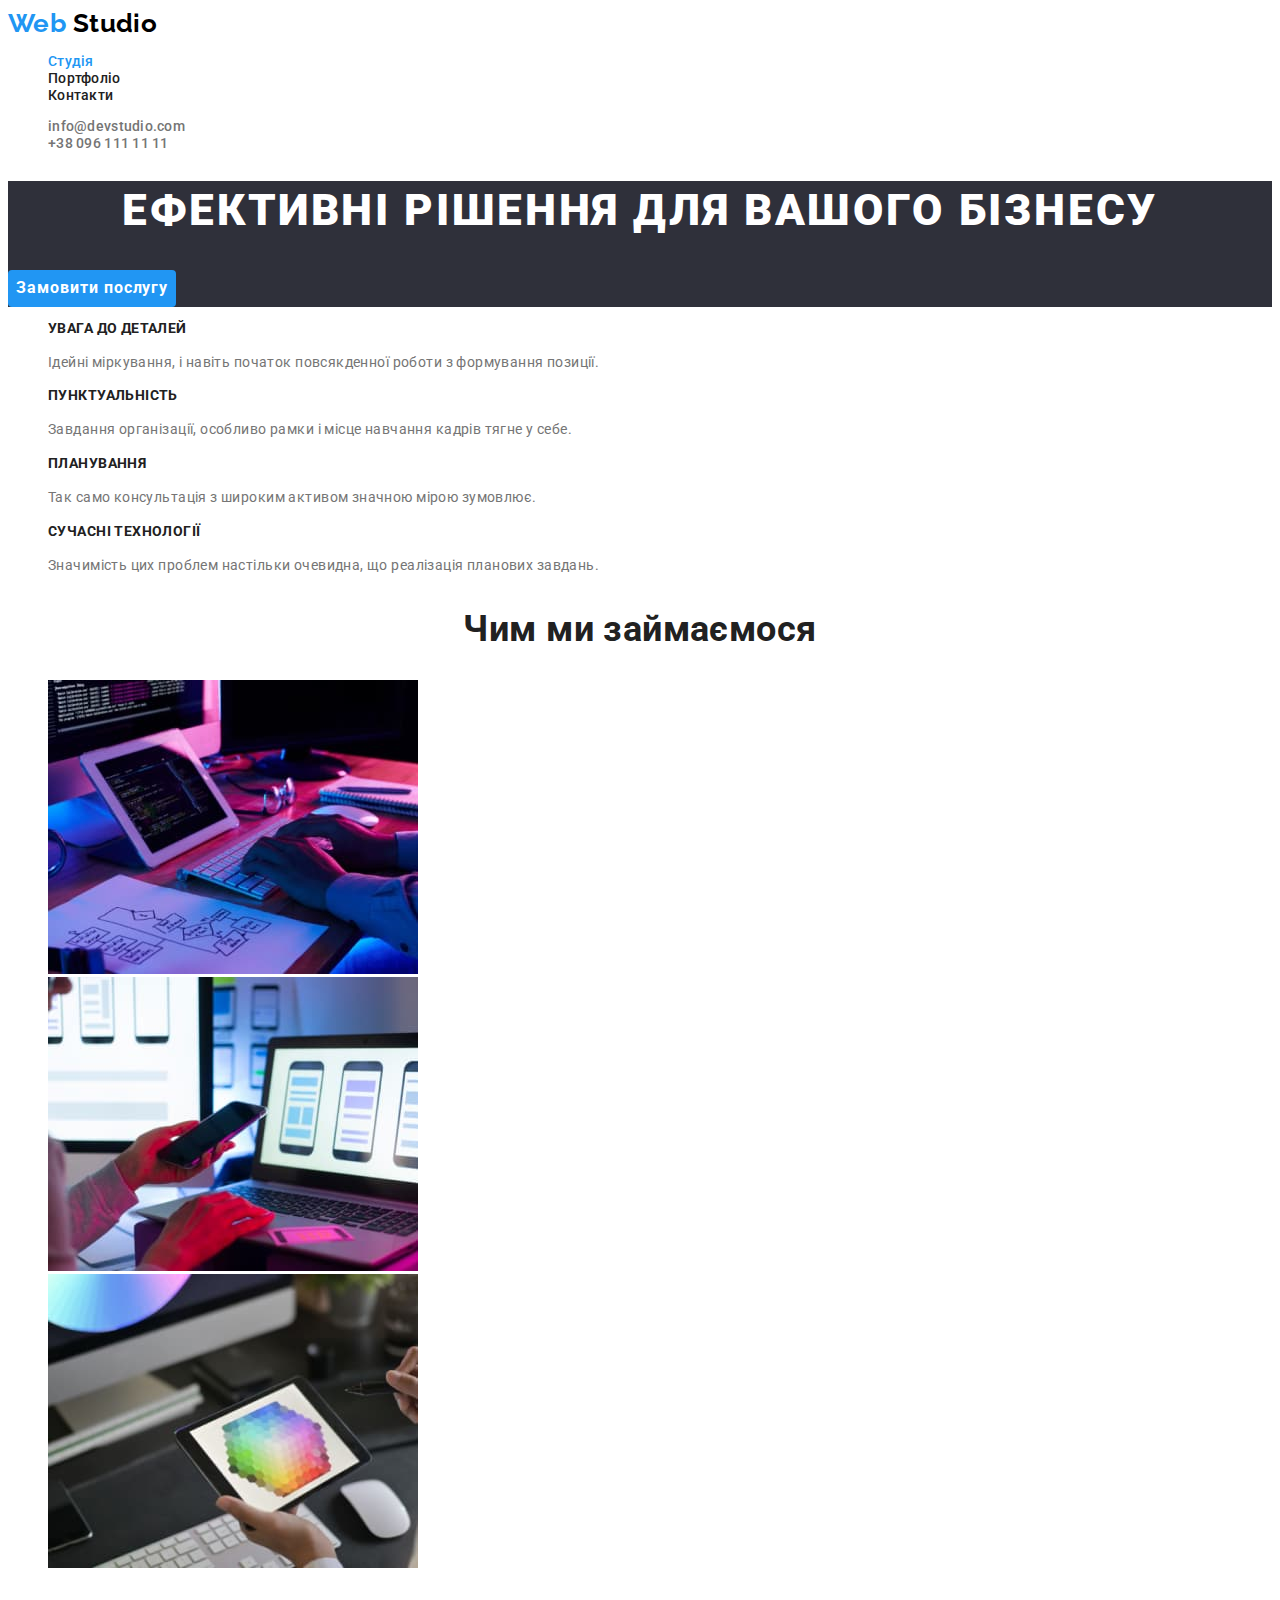
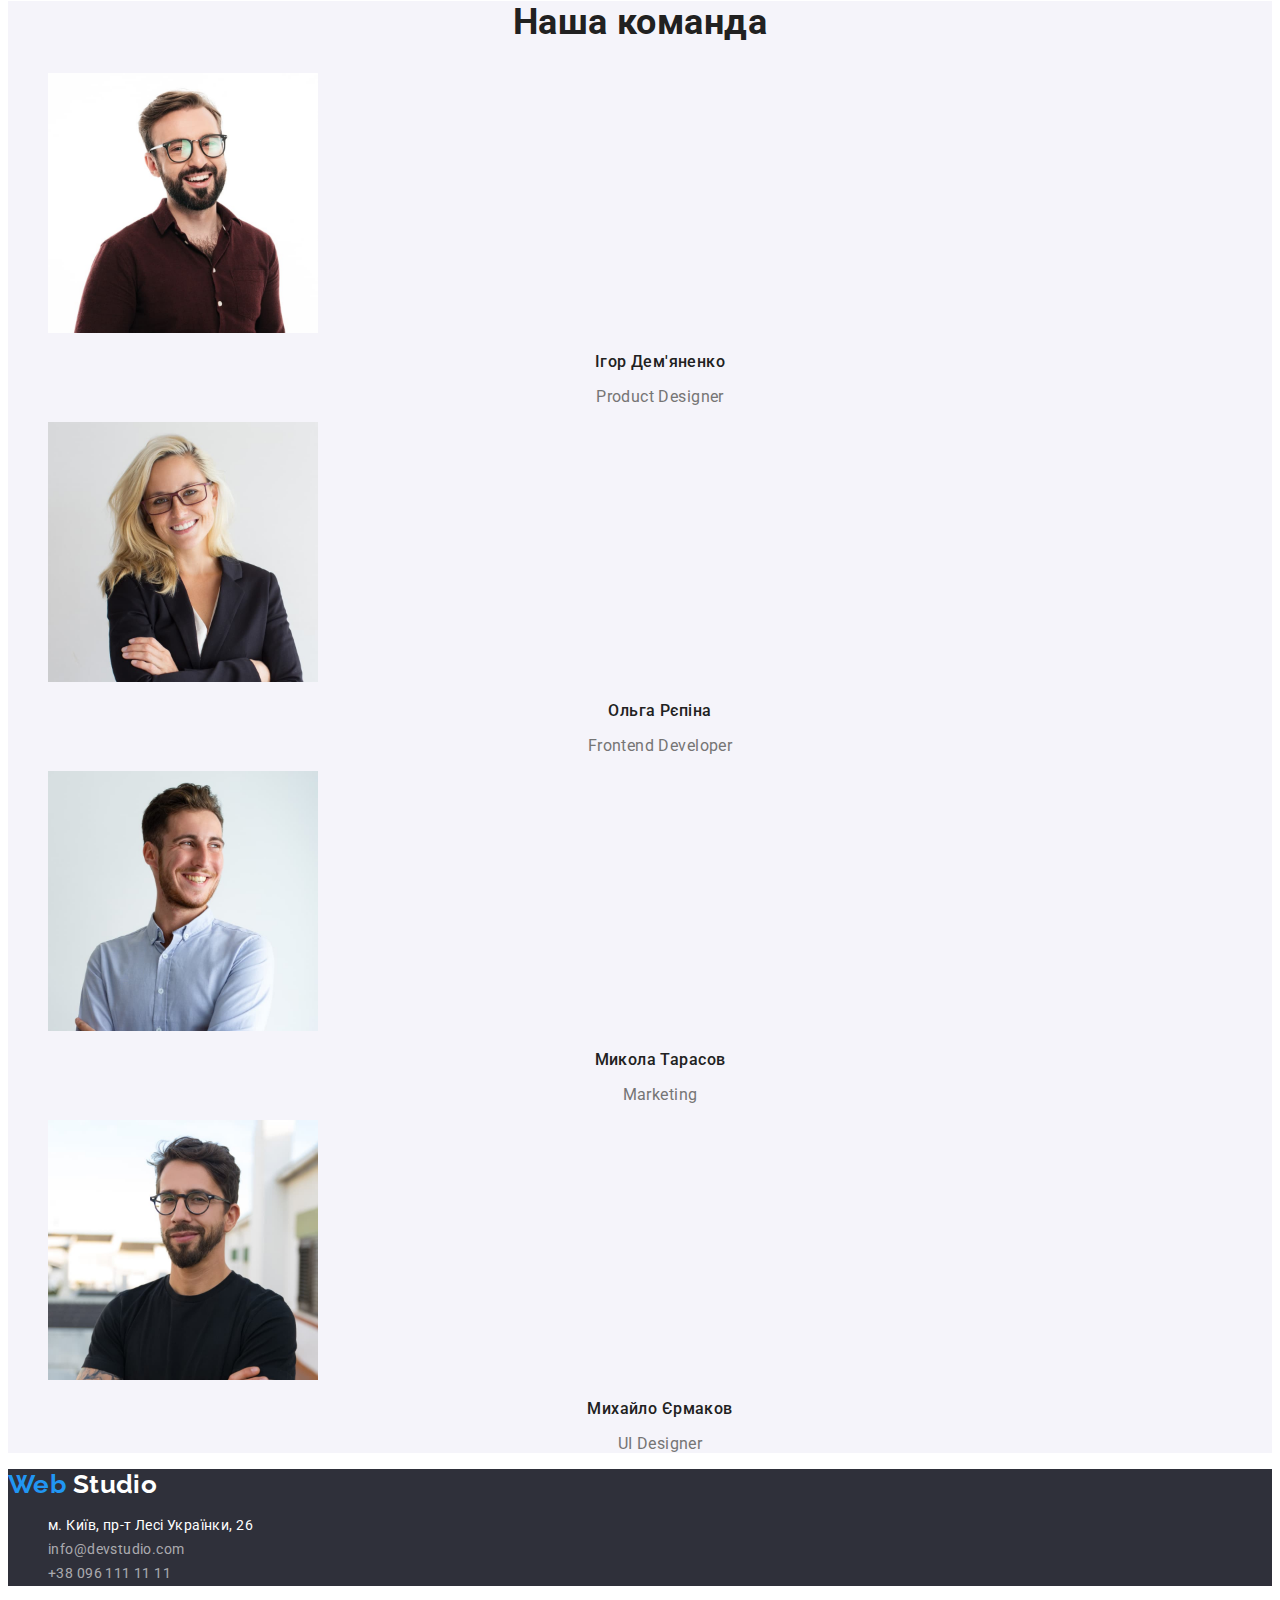
==== index.html @ 021643b6 "Initial commit" ====
<!DOCTYPE html>
<html lang="uk">
	<head>
		<meta charset="UTF-8" />
		<meta http-equiv="X-UA-Compatible" content="IE=edge" />
		<meta name="viewport" content="width=device-width, initial-scale=1.0" />
		<title>WebStudio</title>
		<link
			href="https://fonts.googleapis.com/css2?family=Raleway:wght@700&family=Roboto:wght@400;500;700;900&display=swap"
			rel="stylesheet"
		/>
		<link rel="stylesheet" href="./css/styles.css" />
	</head>
	<body>
		<header>
			<nav>
				<a href="./index.html" class="logo link">
					<span class="logo-accent">Web</span>
					Studio
				</a>

				<ul class="site-nav list">
					<li>
						<a href="./index.html" class="link current">Студія</a>
					</li>
					<li>
						<a href="./portfolio.html" class="link">Портфоліо</a>
					</li>
					<li>
						<a href="" class="link">Контакти</a>
					</li>
				</ul>
			</nav>
			<ul class="contact-header list">
				<li>
					<a href="mailto:info@devstudio.com" class="link">info@devstudio.com</a>
				</li>
				<li>
					<a href="tel:+380961111111" class="link">+38 096 111 11 11</a>
				</li>
			</ul>
		</header>
		<main>
			<section class="hero">
				<h1 class="hero-title">Ефективні рішення для вашого бізнесу</h1>
				<button type="button" class="hero-btn">Замовити послугу</button>
			</section>
			<section class="section">
				<h2 class="visually-hidden">Особливості студії</h2>
				<ul class="feature-list list">
					<li>
						<h3 class="title">УВАГА ДО ДЕТАЛЕЙ</h3>
						<p class="dscr">Ідейні міркування, і навіть початок повсякденної роботи з формування позиції.</p>
					</li>
					<li>
						<h3 class="title">ПУНКТУАЛЬНІСТЬ</h3>
						<p class="dscr">Завдання організації, особливо рамки і місце навчання кадрів тягне у себе.</p>
					</li>
					<li>
						<h3 class="title">ПЛАНУВАННЯ</h3>
						<p class="dscr">Так само консультація з широким активом значною мірою зумовлює.</p>
					</li>
					<li>
						<h3 class="title">СУЧАСНІ ТЕХНОЛОГІЇ</h3>
						<p class="dscr">Значимість цих проблем настільки очевидна, що реалізація планових завдань.</p>
					</li>
				</ul>
			</section>
			<section class="section">
				<h2 class="section-title">Чим ми займаємося</h2>
				<ul class="list">
					<li>
						<img src="./images/keyboard.jpg" alt="Клавіатура" width="370" />
					</li>
					<li>
						<img src="./images/notebook.jpg" alt="Ноутбук" width="370" />
					</li>
					<li>
						<img src="./images/tablet.jpg" alt="Планшет" width="370" />
					</li>
				</ul>
			</section>
			<section class="section team">
				<h2 class="section-title">Наша команда</h2>
				<ul class="team-list list">
					<li>
						<img src="./images/demjanenko.jpg" alt="Ігор Дем'яненко" width="270" />
						<h3 class="title">Ігор Дем'яненко</h3>
						<p class="dscr">Product Designer</p>
					</li>
					<li>
						<img src="./images/repina.jpg" alt="Ольга Рєпіна" width="270" />
						<h3 class="title">Ольга Рєпіна</h3>
						<p class="dscr">Frontend Developer</p>
					</li>
					<li>
						<img src="./images/tarasov.jpg" alt="Микола Тарасов" width="270" />
						<h3 class="title">Микола Тарасов</h3>
						<p class="dscr">Marketing</p>
					</li>
					<li>
						<img src="./images/ermakov.jpg" alt="Михайло Єрмаков" width="270" />
						<h3 class="title">Михайло Єрмаков</h3>
						<p class="dscr">UI Designer</p>
					</li>
				</ul>
			</section>
		</main>
		<footer class="footer">
			<a href="./index.html" class="logo link">
				<span class="logo-accent">Web</span>
				Studio
			</a>
			<address>
				<ul class="adress-list list">
					<li>
						<a
							href="https://goo.gl/maps/ogPtwXew7czSib9S9"
							target="_blank"
							rel="noreferrer noopener nofollow"
							class="adress link"
						>
							м. Київ, пр-т Лесі Українки, 26
						</a>
					</li>
					<li>
						<a href="mailto:info@devstudio.com" class="link">info@devstudio.com</a>
					</li>
					<li>
						<a href="tel:+380961111111" class="link">+38 096 111 11 11</a>
					</li>
				</ul>
			</address>
		</footer>
	</body>
</html>
---- css/styles.css ----
:root {
	--title-text-color: #212121; /*цвет заголовков h2 h3*/
	--text-color: #757575; /*цвет  текста*/
	--accent-color: #2196f3; /*цвет акцент*/
	--logo-color-text: #000000; /*цвет лого*/
	--secondary-color: #f5f4fa; /*вторичнй фон цвет секций*/
	--brand-color: #2f303a; /*выделяющийся фон сайта*/
	--main-color: #ffffff; /*основной фон, текст на контрасте*/
	--button-active: #188ce8; /*цвет фокусированной кнопки*/
	--footer-text-color: rgba(255, 255, 255, 0.6); /*доп цвет текста в футере*/
}

body {
	font-family: Roboto, sans-serif;
	font-size: 14px;
	letter-spacing: 0.03em;
	color: var(--text-color);
	background-color: #ffffff;
}
.link {
	text-decoration: none;
}
.list {
	list-style: none;
}
.logo.link {
	font-family: "Raleway", sans-serif;
	font-weight: 700;
	font-size: 26px;
	line-height: 1.19;
	color: var(--logo-color-text);
}
.logo-accent {
	color: var(--accent-color);
}

/*навигация*/

.site-nav .link {
	font-weight: 500;
	line-height: 1.14;
	letter-spacing: 0.02em;
	color: var(--title-text-color);
}

/*контакты шапка*/
.contact-header .link {
	font-weight: 500;
	line-height: 1.14;
	letter-spacing: 0.02em;
	color: var(--text-color);
}

/*секция герой*/
.hero {
	background-color: var(--brand-color);
}
.hero-title {
	font-weight: 900;
	font-size: 44px;
	line-height: 1.36;
	letter-spacing: 0.06em;
	color: var(--main-color);
	text-transform: uppercase;
	text-align: center;
}
.hero-btn {
	font-family: "Roboto", sans-serif;
	font-weight: 700;
	font-size: 16px;
	line-height: 1.88;
	letter-spacing: 0.06em;
	color: var(--main-color);
	display: flex;
	align-items: center;
	text-align: center;
	background-color: var(--accent-color);
	border-color: transparent;
	border-radius: 4px;
	cursor: pointer;
}
.hero-btn:hover,
.hero-btn:focus {
	background-color: var(--button-active);
}

/*секции*/

.visually-hidden {
	/*скрываем заголовок - почему так*/
	position: absolute;
	width: 1px;
	height: 1px;
	margin: -1px;
	border: 0;
	padding: 0;
	white-space: nowrap;
	clip-path: inset(100%);
	clip: rect(0 0 0 0);
	overflow: hidden;
}

.feature-list .title {
	font-size: 14px;
	line-height: 1.14;
	color: var(--title-text-color);
	text-transform: uppercase;
}
.feature-list .dscr {
	line-height: 1.71;
}
.section-title {
	font-size: 36px;
	line-height: 1.17;
	color: var(--title-text-color);
	text-align: center;
}
.team {
	background-color: var(--secondary-color);
}
.team-list .title {
	font-weight: 500;
	font-size: 16px;
	line-height: 1.19;
	color: var(--title-text-color);
	text-align: center;
}
.team-list .dscr {
	font-size: 16px;
	line-height: 1.19;
	text-align: center;
}
/*футер*/
.footer {
	background-color: var(--brand-color);
}
.adress-list {
	font-style: normal;
	line-height: 1.71;
}
.adress-list .link {
	color: var(--footer-text-color);
}
.adress.link {
	color: var(--main-color);
}
.footer .logo {
	color: var(--main-color);
}

/*фокус наведение*/
.adress-list .link:hover,
.adress-list .link:focus,
.adress:hover,
.adress:focus,
.logo.link:hover,
.logo.link:focus,
.site-nav .link:hover,
.site-nav .link:focus,
.contact-header .link:hover,
.contact-header .link:focus,
.site-nav .link.current {
	color: var(--accent-color);
}

/*портфолио*/

.portfolio-btn {
	font-family: "Roboto", sans-serif;
	font-weight: 500;
	font-size: 16px;
	letter-spacing: 0.03em;
	line-height: 1.62;
	color: var(--title-text-color);
	text-align: center;
	background-color: var(--secondary-color);
	border-color: transparent;
	border-radius: 4px;
	cursor: pointer;
}
.portfolio-btn:hover,
.portfolio-btn:focus {
	color: var(--main-color);
	background-color: var(--accent-color);
}

.portfolio-list .title {
	font-size: 18px;
	line-height: 2;
	letter-spacing: 0.06em;
	color: var(--title-text-color);
}
.portfolio-list .dscr {
	font-size: 16px;
	line-height: 1.88;
	color: var(--text-color);
}
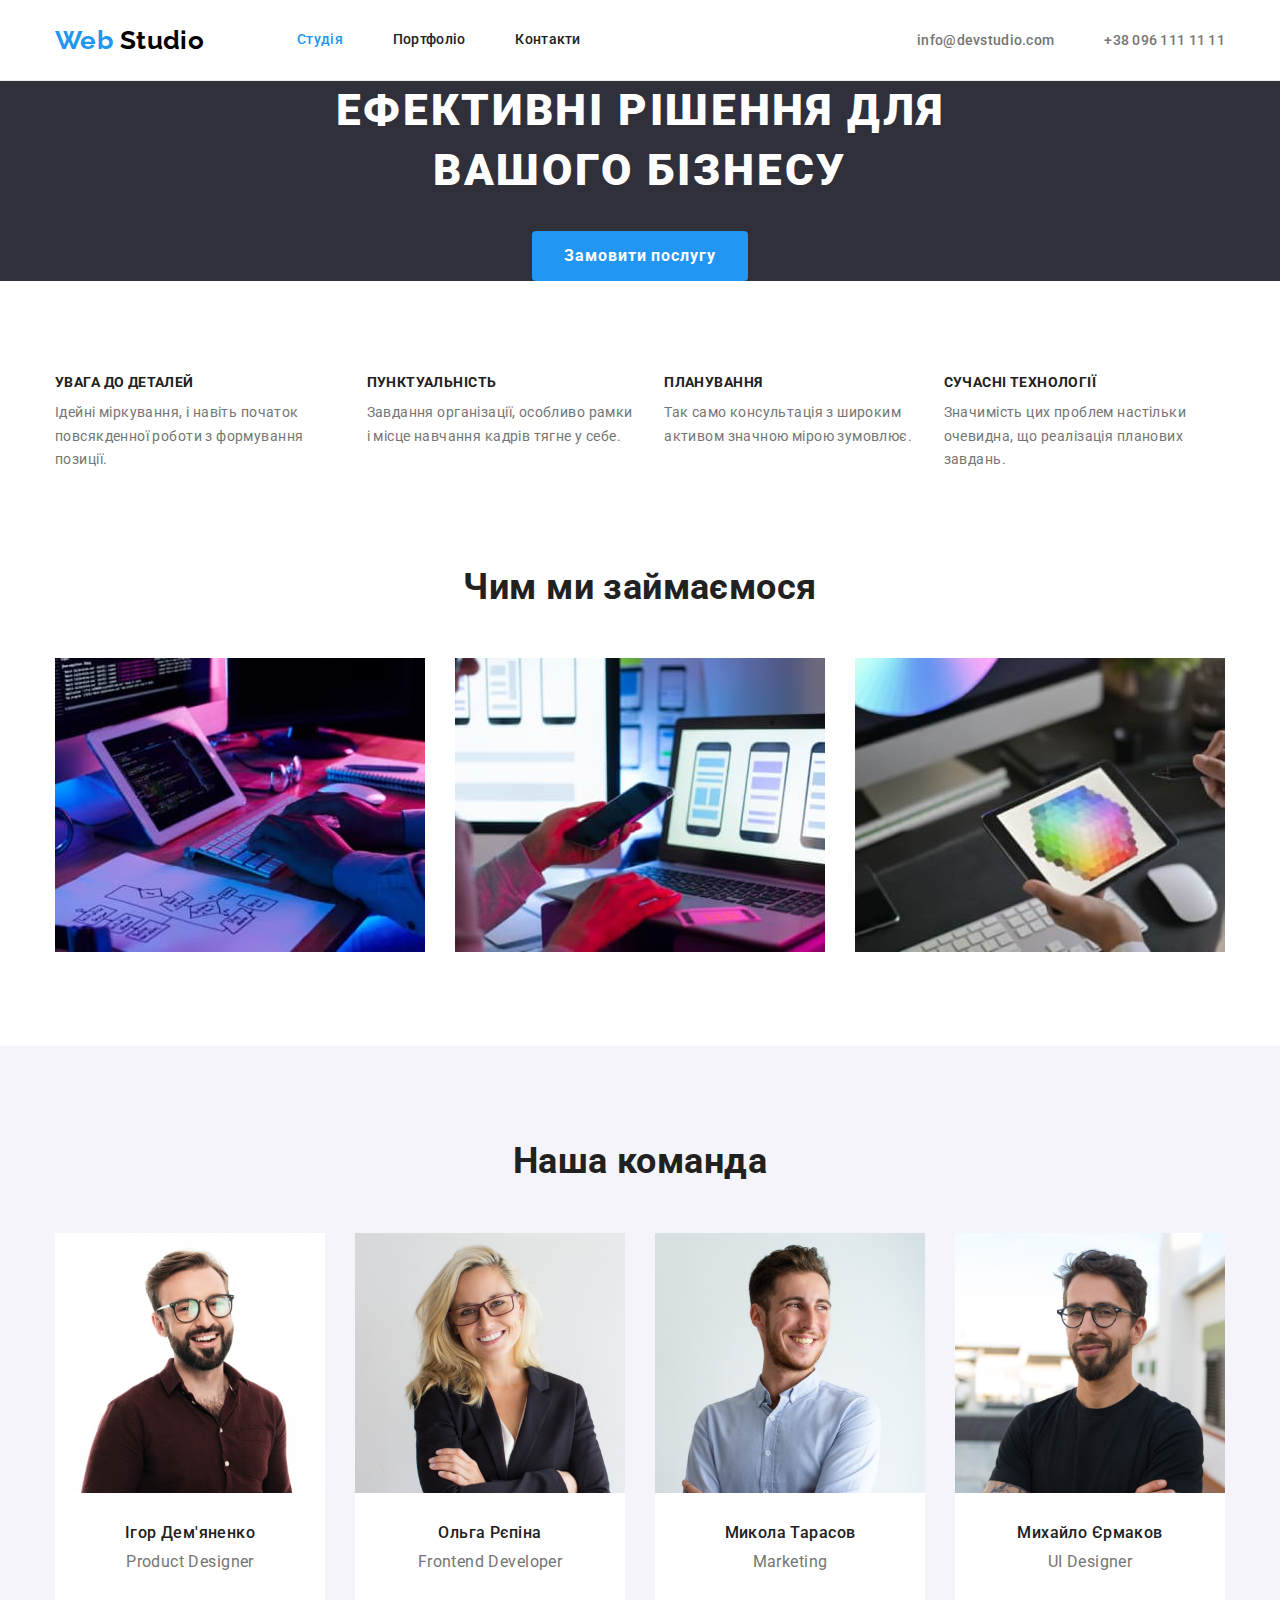
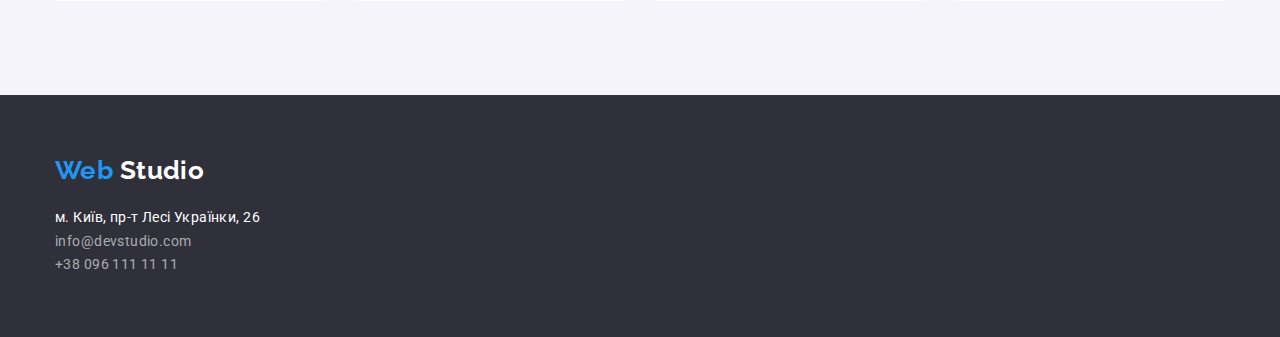
==== commit b0417a9f: "grid" ====
--- a/index.html
+++ b/index.html
@@ -6,6 +6,10 @@
 		<meta name="viewport" content="width=device-width, initial-scale=1.0" />
 		<title>WebStudio</title>
 		<link
+			rel="stylesheet"
+			href="https://cdnjs.cloudflare.com/ajax/libs/modern-normalize/1.0.0/modern-normalize.min.css"
+		/>
+		<link
 			href="https://fonts.googleapis.com/css2?family=Raleway:wght@700&family=Roboto:wght@400;500;700;900&display=swap"
 			rel="stylesheet"
 		/>
@@ -13,124 +17,136 @@
 	</head>
 	<body>
 		<header>
-			<nav>
-				<a href="./index.html" class="logo link">
+			<div class="container header">
+				<nav class="navigation">
+					<a href="./index.html" class="logo link" lang="eu">
+						<span class="logo-accent">Web</span>
+						Studio
+					</a>
+
+					<ul class="site-nav list">
+						<li class="item">
+							<a href="./index.html" class="link current">Студія</a>
+						</li>
+						<li class="item">
+							<a href="./portfolio.html" class="link">Портфоліо</a>
+						</li>
+						<li class="item">
+							<a href="" class="link">Контакти</a>
+						</li>
+					</ul>
+				</nav>
+				<ul class="contact-header list">
+					<li class="item">
+						<a href="mailto:info@devstudio.com" class="link">info@devstudio.com</a>
+					</li>
+					<li class="item">
+						<a href="tel:+380961111111" class="link">+38 096 111 11 11</a>
+					</li>
+				</ul>
+			</div>
+		</header>
+		<main>
+			<section class="hero">
+				<div class="container">
+					<h1 class="hero-title">Ефективні рішення для вашого бізнесу</h1>
+					<button type="button" class="hero-btn">Замовити послугу</button>
+				</div>
+			</section>
+			<section class="section feature">
+				<div class="container">
+					<h2 class="visually-hidden">Особливості студії</h2>
+					<ul class="feature-list list">
+						<li class="item">
+							<h3 class="title">УВАГА ДО ДЕТАЛЕЙ</h3>
+							<p class="dscr">Ідейні міркування, і навіть початок повсякденної роботи з формування позиції.</p>
+						</li>
+						<li class="item">
+							<h3 class="title">ПУНКТУАЛЬНІСТЬ</h3>
+							<p class="dscr">Завдання організації, особливо рамки і місце навчання кадрів тягне у себе.</p>
+						</li>
+						<li class="item">
+							<h3 class="title">ПЛАНУВАННЯ</h3>
+							<p class="dscr">Так само консультація з широким активом значною мірою зумовлює.</p>
+						</li>
+						<li class="item">
+							<h3 class="title">СУЧАСНІ ТЕХНОЛОГІЇ</h3>
+							<p class="dscr">Значимість цих проблем настільки очевидна, що реалізація планових завдань.</p>
+						</li>
+					</ul>
+				</div>
+			</section>
+			<section class="section works">
+				<div class="container">
+					<h2 class="section-title">Чим ми займаємося</h2>
+					<ul class="list">
+						<li class="item">
+							<img src="./images/keyboard.jpg" alt="Клавіатура" width="370" />
+						</li>
+						<li class="item">
+							<img src="./images/notebook.jpg" alt="Ноутбук" width="370" />
+						</li>
+						<li class="item">
+							<img src="./images/tablet.jpg" alt="Планшет" width="370" />
+						</li>
+					</ul>
+				</div>
+			</section>
+			<section class="section team">
+				<div class="container">
+					<h2 class="section-title">Наша команда</h2>
+					<ul class="team-list list">
+						<li class="item">
+							<img src="./images/demjanenko.jpg" alt="Ігор Дем'яненко" width="270" />
+							<h3 class="title">Ігор Дем'яненко</h3>
+							<p class="dscr">Product Designer</p>
+						</li>
+						<li class="item">
+							<img src="./images/repina.jpg" alt="Ольга Рєпіна" width="270" />
+							<h3 class="title">Ольга Рєпіна</h3>
+							<p class="dscr">Frontend Developer</p>
+						</li>
+						<li class="item">
+							<img src="./images/tarasov.jpg" alt="Микола Тарасов" width="270" />
+							<h3 class="title">Микола Тарасов</h3>
+							<p class="dscr">Marketing</p>
+						</li>
+						<li class="item">
+							<img src="./images/ermakov.jpg" alt="Михайло Єрмаков" width="270" />
+							<h3 class="title">Михайло Єрмаков</h3>
+							<p class="dscr">UI Designer</p>
+						</li>
+					</ul>
+				</div>
+			</section>
+		</main>
+		<footer class="footer">
+			<div class="container">
+				<a href="./index.html" class="logo link" lang="eu">
 					<span class="logo-accent">Web</span>
 					Studio
 				</a>
-
-				<ul class="site-nav list">
-					<li>
-						<a href="./index.html" class="link current">Студія</a>
-					</li>
-					<li>
-						<a href="./portfolio.html" class="link">Портфоліо</a>
-					</li>
-					<li>
-						<a href="" class="link">Контакти</a>
-					</li>
-				</ul>
-			</nav>
-			<ul class="contact-header list">
-				<li>
-					<a href="mailto:info@devstudio.com" class="link">info@devstudio.com</a>
-				</li>
-				<li>
-					<a href="tel:+380961111111" class="link">+38 096 111 11 11</a>
-				</li>
-			</ul>
-		</header>
-		<main>
-			<section class="hero">
-				<h1 class="hero-title">Ефективні рішення для вашого бізнесу</h1>
-				<button type="button" class="hero-btn">Замовити послугу</button>
-			</section>
-			<section class="section">
-				<h2 class="visually-hidden">Особливості студії</h2>
-				<ul class="feature-list list">
-					<li>
-						<h3 class="title">УВАГА ДО ДЕТАЛЕЙ</h3>
-						<p class="dscr">Ідейні міркування, і навіть початок повсякденної роботи з формування позиції.</p>
-					</li>
-					<li>
-						<h3 class="title">ПУНКТУАЛЬНІСТЬ</h3>
-						<p class="dscr">Завдання організації, особливо рамки і місце навчання кадрів тягне у себе.</p>
-					</li>
-					<li>
-						<h3 class="title">ПЛАНУВАННЯ</h3>
-						<p class="dscr">Так само консультація з широким активом значною мірою зумовлює.</p>
-					</li>
-					<li>
-						<h3 class="title">СУЧАСНІ ТЕХНОЛОГІЇ</h3>
-						<p class="dscr">Значимість цих проблем настільки очевидна, що реалізація планових завдань.</p>
-					</li>
-				</ul>
-			</section>
-			<section class="section">
-				<h2 class="section-title">Чим ми займаємося</h2>
-				<ul class="list">
-					<li>
-						<img src="./images/keyboard.jpg" alt="Клавіатура" width="370" />
-					</li>
-					<li>
-						<img src="./images/notebook.jpg" alt="Ноутбук" width="370" />
-					</li>
-					<li>
-						<img src="./images/tablet.jpg" alt="Планшет" width="370" />
-					</li>
-				</ul>
-			</section>
-			<section class="section team">
-				<h2 class="section-title">Наша команда</h2>
-				<ul class="team-list list">
-					<li>
-						<img src="./images/demjanenko.jpg" alt="Ігор Дем'яненко" width="270" />
-						<h3 class="title">Ігор Дем'яненко</h3>
-						<p class="dscr">Product Designer</p>
-					</li>
-					<li>
-						<img src="./images/repina.jpg" alt="Ольга Рєпіна" width="270" />
-						<h3 class="title">Ольга Рєпіна</h3>
-						<p class="dscr">Frontend Developer</p>
-					</li>
-					<li>
-						<img src="./images/tarasov.jpg" alt="Микола Тарасов" width="270" />
-						<h3 class="title">Микола Тарасов</h3>
-						<p class="dscr">Marketing</p>
-					</li>
-					<li>
-						<img src="./images/ermakov.jpg" alt="Михайло Єрмаков" width="270" />
-						<h3 class="title">Михайло Єрмаков</h3>
-						<p class="dscr">UI Designer</p>
-					</li>
-				</ul>
-			</section>
-		</main>
-		<footer class="footer">
-			<a href="./index.html" class="logo link">
-				<span class="logo-accent">Web</span>
-				Studio
-			</a>
-			<address>
-				<ul class="adress-list list">
-					<li>
-						<a
-							href="https://goo.gl/maps/ogPtwXew7czSib9S9"
-							target="_blank"
-							rel="noreferrer noopener nofollow"
-							class="adress link"
-						>
-							м. Київ, пр-т Лесі Українки, 26
-						</a>
-					</li>
-					<li>
-						<a href="mailto:info@devstudio.com" class="link">info@devstudio.com</a>
-					</li>
-					<li>
-						<a href="tel:+380961111111" class="link">+38 096 111 11 11</a>
-					</li>
-				</ul>
-			</address>
+				<address>
+					<ul class="adress-list list">
+						<li>
+							<a
+								href="https://goo.gl/maps/ogPtwXew7czSib9S9"
+								target="_blank"
+								rel="noreferrer noopener nofollow"
+								class="adress link"
+							>
+								м. Київ, пр-т Лесі Українки, 26
+							</a>
+						</li>
+						<li>
+							<a href="mailto:info@devstudio.com" class="link">info@devstudio.com</a>
+						</li>
+						<li>
+							<a href="tel:+380961111111" class="link">+38 096 111 11 11</a>
+						</li>
+					</ul>
+				</address>
+			</div>
 		</footer>
 	</body>
 </html>
--- a/css/styles.css
+++ b/css/styles.css
@@ -8,6 +8,8 @@
 	--main-color: #ffffff; /*основной фон, текст на контрасте*/
 	--button-active: #188ce8; /*цвет фокусированной кнопки*/
 	--footer-text-color: rgba(255, 255, 255, 0.6); /*доп цвет текста в футере*/
+	--line-color: #ececec; /* цвет линии */
+	--border-color: #eeeeee; /*цвет рамки*/
 }
 
 body {
@@ -15,7 +17,29 @@
 	font-size: 14px;
 	letter-spacing: 0.03em;
 	color: var(--text-color);
-	background-color: #ffffff;
+	background-color: var(--main-color);
+}
+.container {
+	width: 1200px;
+	padding: 0 15px;
+	margin: 0 auto;
+}
+.section {
+	padding-top: 94px;
+	padding-bottom: 94px;
+}
+h3,
+h4,
+ul,
+p {
+	margin: 0px;
+	padding: 0px;
+}
+img {
+	display: block;
+}
+header {
+	border-bottom: 1px solid var(--line-color);
 }
 .link {
 	text-decoration: none;
@@ -23,6 +47,7 @@
 .list {
 	list-style: none;
 }
+/* логотип  */
 .logo.link {
 	font-family: "Raleway", sans-serif;
 	font-weight: 700;
@@ -33,16 +58,31 @@
 .logo-accent {
 	color: var(--accent-color);
 }
-
+/* HEADER */
 /*навигация*/
 
 .site-nav .link {
+	display: block;
+	padding-top: 32px;
+	padding-bottom: 32px;
+
 	font-weight: 500;
 	line-height: 1.14;
 	letter-spacing: 0.02em;
 	color: var(--title-text-color);
 }
-
+.site-nav {
+	display: flex;
+	margin-left: 93px;
+}
+
+.site-nav .item + .item {
+	margin-left: 50px;
+}
+.navigation {
+	display: flex;
+	align-items: center;
+}
 /*контакты шапка*/
 .contact-header .link {
 	font-weight: 500;
@@ -50,28 +90,44 @@
 	letter-spacing: 0.02em;
 	color: var(--text-color);
 }
+.contact-header {
+	display: flex;
+	margin-left: auto;
+}
+.contact-header .item + .item {
+	margin-left: 50px;
+}
+.header {
+	display: flex;
+	align-items: center;
+}
 
 /*секция герой*/
-.hero {
-	background-color: var(--brand-color);
-}
+
 .hero-title {
+	margin-top: 0px;
+	margin-bottom: 30px;
+	margin-left: auto;
+	margin-right: auto;
+	width: 696px;
 	font-weight: 900;
 	font-size: 44px;
 	line-height: 1.36;
 	letter-spacing: 0.06em;
 	color: var(--main-color);
 	text-transform: uppercase;
-	text-align: center;
 }
 .hero-btn {
+	margin: auto;
+	width: 216px;
+	height: 50px;
 	font-family: "Roboto", sans-serif;
 	font-weight: 700;
 	font-size: 16px;
 	line-height: 1.88;
 	letter-spacing: 0.06em;
 	color: var(--main-color);
-	display: flex;
+
 	align-items: center;
 	text-align: center;
 	background-color: var(--accent-color);
@@ -83,9 +139,13 @@
 .hero-btn:focus {
 	background-color: var(--button-active);
 }
+.hero {
+	background-color: var(--brand-color);
+	text-align: center;
+}
 
 /*секции*/
-
+/* Особенности студии */
 .visually-hidden {
 	/*скрываем заголовок - почему так*/
 	position: absolute;
@@ -100,7 +160,17 @@
 	overflow: hidden;
 }
 
+.feature-list {
+	display: flex;
+}
+.feature-list .item + .item {
+	margin-left: 30px;
+}
+.feature-list .item {
+	flex-basis: calc((100%-30px * 3) / 4);
+}
 .feature-list .title {
+	margin-bottom: 10px;
 	font-size: 14px;
 	line-height: 1.14;
 	color: var(--title-text-color);
@@ -109,22 +179,67 @@
 .feature-list .dscr {
 	line-height: 1.71;
 }
+
+/* Чем занимаемся */
 .section-title {
+	margin-bottom: 50px;
+	margin-top: 0px;
 	font-size: 36px;
 	line-height: 1.17;
 	color: var(--title-text-color);
 	text-align: center;
 }
-.team {
+.works {
+	padding-top: 0px;
+}
+
+.works .list {
+	display: flex;
+	justify-content: space-between;
+}
+.works .list .item:not(:first-child) {
+	margin-left: 30px;
+}
+
+/*реализация с равномерні м размещением:
+.works .list {
+	display: flex;
+	justify-content: space-between;
+}*/
+/*реализация с отрицаетльными маржинами:
+.works .list {
+	display: flex;
+	margin-left: -30px;
+}
+.works .list > .item {
+	margin-left: 30px;}
+/*  
+/* наша команда */
+.section.team {
 	background-color: var(--secondary-color);
 }
+.team-list {
+	display: flex;
+	justify-content: space-between;
+}
+.team-list .item {
+	padding-bottom: 30px;
+	text-align: center;
+	background-color: var(--main-color);
+}
+.team-list .item:not(:first-child) {
+	margin-left: 30px;
+}
 .team-list .title {
+	margin-top: 30px;
+	margin-bottom: 10px;
 	font-weight: 500;
 	font-size: 16px;
 	line-height: 1.19;
 	color: var(--title-text-color);
 	text-align: center;
 }
+
 .team-list .dscr {
 	font-size: 16px;
 	line-height: 1.19;
@@ -132,8 +247,12 @@
 }
 /*футер*/
 .footer {
+	padding-top: 60px;
+	padding-bottom: 60px;
+
 	background-color: var(--brand-color);
 }
+
 .adress-list {
 	font-style: normal;
 	line-height: 1.71;
@@ -145,6 +264,8 @@
 	color: var(--main-color);
 }
 .footer .logo {
+	display: inline-block;
+	margin-bottom: 20px;
 	color: var(--main-color);
 }
 
@@ -164,8 +285,18 @@
 }
 
 /*портфолио*/
-
-.portfolio-btn {
+/*фильтр*/
+.filter {
+	display: flex;
+	justify-content: center;
+	margin-bottom: 50px;
+}
+.filter .item + .item {
+	margin-left: 8px;
+}
+.filter-btn {
+	padding: 6px 22px;
+
 	font-family: "Roboto", sans-serif;
 	font-weight: 500;
 	font-size: 16px;
@@ -174,23 +305,56 @@
 	color: var(--title-text-color);
 	text-align: center;
 	background-color: var(--secondary-color);
-	border-color: transparent;
+	border: none;
 	border-radius: 4px;
 	cursor: pointer;
 }
-.portfolio-btn:hover,
-.portfolio-btn:focus {
+.filter-btn:first-child {
+	padding-left: 25px;
+	padding-right: 25px;
+}
+.filter-btn:hover,
+.filter-btn:focus {
 	color: var(--main-color);
 	background-color: var(--accent-color);
 }
-
+/*коллекция*/
+/*отступ реализован с помощью отрицаетльного маржина*/
+.portfolio-list {
+	display: flex;
+	flex-wrap: wrap;
+	padding: 0;
+	margin-top: -30px;
+	margin-left: -30px;
+}
+
+.portfolio-list .item {
+	padding-bottom: 20px;
+	margin-top: 30px;
+	margin-left: 30px;
+	border: 1px solid var(--border-color); /*рамки на карточках*/
+	width: 370px;
+}
+.portfolio-list .item:nth-child(3n) {
+	margin-right: 0px;
+}
+
+.portfolio-list .portfolio-img {
+	border-bottom: 1px solid var(--border-color); /*рамки на карточках*/
+}
 .portfolio-list .title {
+	margin-top: 20px;
+	margin-bottom: 4px;
+	margin-left: 24px;
+	margin-right: 24px;
 	font-size: 18px;
 	line-height: 2;
 	letter-spacing: 0.06em;
 	color: var(--title-text-color);
 }
 .portfolio-list .dscr {
+	margin-left: 24px;
+	margin-right: 24px;
 	font-size: 16px;
 	line-height: 1.88;
 	color: var(--text-color);
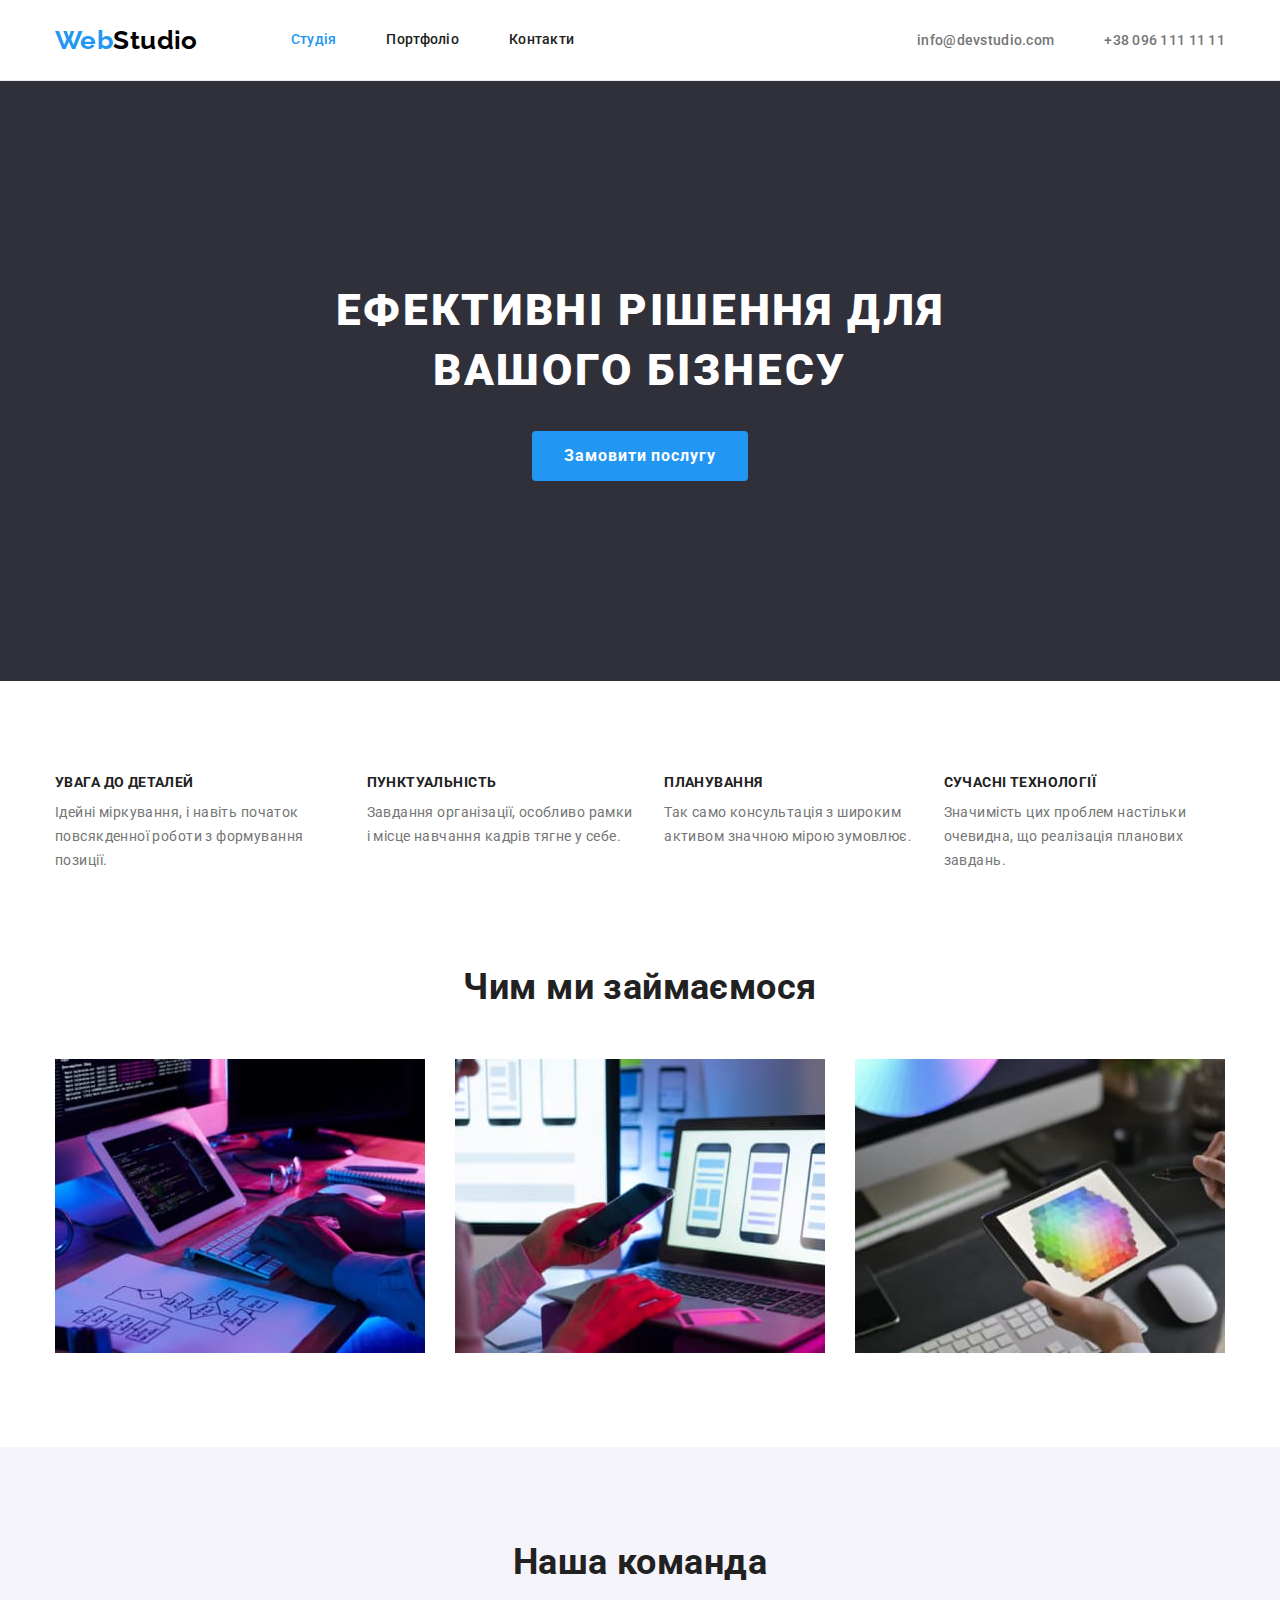
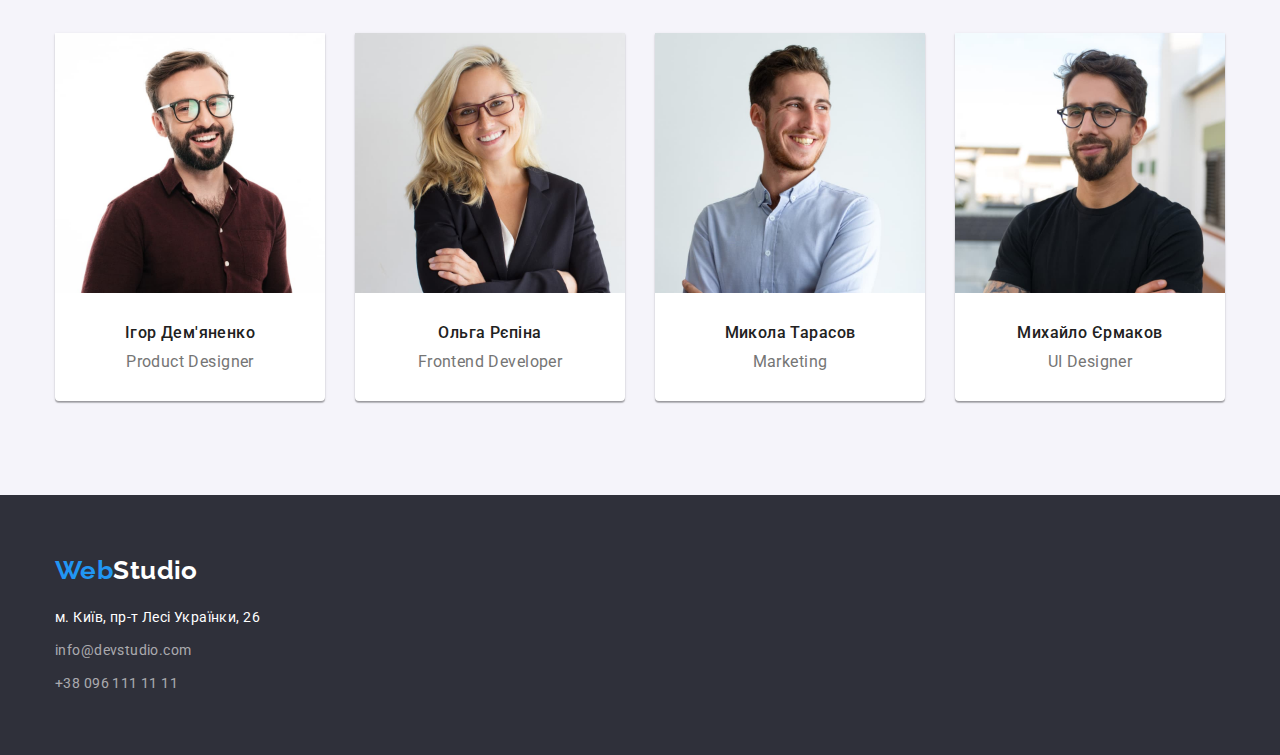
==== commit 95cb100c: "corrected" ====
--- a/index.html
+++ b/index.html
@@ -16,12 +16,13 @@
 		<link rel="stylesheet" href="./css/styles.css" />
 	</head>
 	<body>
+		<!-- ------HEADER ---------->
 		<header>
 			<div class="container header">
 				<nav class="navigation">
-					<a href="./index.html" class="logo link" lang="eu">
-						<span class="logo-accent">Web</span>
-						Studio
+					<!-- prettier-ignore -->
+					<a href="./index.html" class="logo link" lang="en">
+						<span class="logo-accent">Web</span>Studio
 					</a>
 
 					<ul class="site-nav list">
@@ -47,12 +48,14 @@
 			</div>
 		</header>
 		<main>
+			<!-- ------HERO------ -->
 			<section class="hero">
 				<div class="container">
 					<h1 class="hero-title">Ефективні рішення для вашого бізнесу</h1>
 					<button type="button" class="hero-btn">Замовити послугу</button>
 				</div>
 			</section>
+			<!-- -----FEATURE----- -->
 			<section class="section feature">
 				<div class="container">
 					<h2 class="visually-hidden">Особливості студії</h2>
@@ -76,6 +79,7 @@
 					</ul>
 				</div>
 			</section>
+			<!-- -----OUR WORKS----- -->
 			<section class="section works">
 				<div class="container">
 					<h2 class="section-title">Чим ми займаємося</h2>
@@ -92,43 +96,53 @@
 					</ul>
 				</div>
 			</section>
+			<!-- -----OUR TEAM ------->
 			<section class="section team">
 				<div class="container">
 					<h2 class="section-title">Наша команда</h2>
 					<ul class="team-list list">
 						<li class="item">
 							<img src="./images/demjanenko.jpg" alt="Ігор Дем'яненко" width="270" />
-							<h3 class="title">Ігор Дем'яненко</h3>
-							<p class="dscr">Product Designer</p>
+							<div class="team-card">
+								<h3 class="title">Ігор Дем'яненко</h3>
+								<p class="dscr">Product Designer</p>
+							</div>
 						</li>
 						<li class="item">
 							<img src="./images/repina.jpg" alt="Ольга Рєпіна" width="270" />
-							<h3 class="title">Ольга Рєпіна</h3>
-							<p class="dscr">Frontend Developer</p>
+							<div class="team-card">
+								<h3 class="title">Ольга Рєпіна</h3>
+								<p class="dscr">Frontend Developer</p>
+							</div>
 						</li>
 						<li class="item">
 							<img src="./images/tarasov.jpg" alt="Микола Тарасов" width="270" />
-							<h3 class="title">Микола Тарасов</h3>
-							<p class="dscr">Marketing</p>
+							<div class="team-card">
+								<h3 class="title">Микола Тарасов</h3>
+								<p class="dscr">Marketing</p>
+							</div>
 						</li>
 						<li class="item">
 							<img src="./images/ermakov.jpg" alt="Михайло Єрмаков" width="270" />
-							<h3 class="title">Михайло Єрмаков</h3>
-							<p class="dscr">UI Designer</p>
+							<div class="team-card">
+								<h3 class="title">Михайло Єрмаков</h3>
+								<p class="dscr">UI Designer</p>
+							</div>
 						</li>
 					</ul>
 				</div>
 			</section>
 		</main>
+		<!-- -----FOOTER----- -->
 		<footer class="footer">
 			<div class="container">
-				<a href="./index.html" class="logo link" lang="eu">
-					<span class="logo-accent">Web</span>
-					Studio
+				<!-- prettier-ignore -->
+				<a href="./index.html" class="logo link" lang="en">
+					<span class="logo-accent">Web</span>Studio
 				</a>
 				<address>
 					<ul class="adress-list list">
-						<li>
+						<li class="item">
 							<a
 								href="https://goo.gl/maps/ogPtwXew7czSib9S9"
 								target="_blank"
@@ -138,10 +152,10 @@
 								м. Київ, пр-т Лесі Українки, 26
 							</a>
 						</li>
-						<li>
+						<li class="item">
 							<a href="mailto:info@devstudio.com" class="link">info@devstudio.com</a>
 						</li>
-						<li>
+						<li class="item">
 							<a href="tel:+380961111111" class="link">+38 096 111 11 11</a>
 						</li>
 					</ul>
--- a/css/styles.css
+++ b/css/styles.css
@@ -19,15 +19,8 @@
 	color: var(--text-color);
 	background-color: var(--main-color);
 }
-.container {
-	width: 1200px;
-	padding: 0 15px;
-	margin: 0 auto;
-}
-.section {
-	padding-top: 94px;
-	padding-bottom: 94px;
-}
+
+h2,
 h3,
 h4,
 ul,
@@ -37,16 +30,36 @@
 }
 img {
 	display: block;
+	max-width: 100%;
+	height: auto; /*правка*/
 }
 header {
 	border-bottom: 1px solid var(--line-color);
 }
+button {
+	display: block;
+	cursor: pointer;
+	border: none;
+	border-radius: 4px;
+}
+.container {
+	width: 1200px;
+	padding: 0 15px;
+	margin: 0 auto;
+}
+.section {
+	padding-top: 94px;
+	padding-bottom: 94px;
+}
 .link {
 	text-decoration: none;
 }
 .list {
 	list-style: none;
-}
+	padding-left: 0;
+	padding-right: 0;
+}
+
 /* логотип  */
 .logo.link {
 	font-family: "Raleway", sans-serif;
@@ -103,7 +116,11 @@
 }
 
 /*секция герой*/
-
+.hero {
+	background-color: var(--brand-color);
+	text-align: center;
+	padding: 200px 0;
+}
 .hero-title {
 	margin-top: 0px;
 	margin-bottom: 30px;
@@ -119,29 +136,21 @@
 }
 .hero-btn {
 	margin: auto;
-	width: 216px;
-	height: 50px;
+	padding: 10px 32px;
+	min-width: 216px;
 	font-family: "Roboto", sans-serif;
 	font-weight: 700;
 	font-size: 16px;
 	line-height: 1.88;
 	letter-spacing: 0.06em;
 	color: var(--main-color);
-
 	align-items: center;
 	text-align: center;
 	background-color: var(--accent-color);
-	border-color: transparent;
-	border-radius: 4px;
-	cursor: pointer;
 }
 .hero-btn:hover,
 .hero-btn:focus {
 	background-color: var(--button-active);
-}
-.hero {
-	background-color: var(--brand-color);
-	text-align: center;
 }
 
 /*секции*/
@@ -220,18 +229,17 @@
 }
 .team-list {
 	display: flex;
-	justify-content: space-between;
+	gap: 30px;
 }
 .team-list .item {
-	padding-bottom: 30px;
-	text-align: center;
 	background-color: var(--main-color);
-}
-.team-list .item:not(:first-child) {
+	box-shadow: 0px 1px 3px rgba(0, 0, 0, 0.12), 0px 1px 1px rgba(0, 0, 0, 0.14), 0px 2px 1px rgba(0, 0, 0, 0.2);
+	border-radius: 0px 0px 4px 4px;
+}
+/* .team-list .item:not(:first-child) {
 	margin-left: 30px;
-}
+} */
 .team-list .title {
-	margin-top: 30px;
 	margin-bottom: 10px;
 	font-weight: 500;
 	font-size: 16px;
@@ -244,15 +252,20 @@
 	font-size: 16px;
 	line-height: 1.19;
 	text-align: center;
+}
+.team-card {
+	padding: 30px 0;
 }
 /*футер*/
 .footer {
 	padding-top: 60px;
 	padding-bottom: 60px;
-
 	background-color: var(--brand-color);
 }
 
+.adress-list .item + .item {
+	margin-top: 9px;
+}
 .adress-list {
 	font-style: normal;
 	line-height: 1.71;
@@ -323,39 +336,31 @@
 .portfolio-list {
 	display: flex;
 	flex-wrap: wrap;
-	padding: 0;
 	margin-top: -30px;
 	margin-left: -30px;
 }
 
 .portfolio-list .item {
-	padding-bottom: 20px;
 	margin-top: 30px;
 	margin-left: 30px;
-	border: 1px solid var(--border-color); /*рамки на карточках*/
 	width: 370px;
 }
-.portfolio-list .item:nth-child(3n) {
-	margin-right: 0px;
-}
-
-.portfolio-list .portfolio-img {
-	border-bottom: 1px solid var(--border-color); /*рамки на карточках*/
-}
+
 .portfolio-list .title {
-	margin-top: 20px;
-	margin-bottom: 4px;
-	margin-left: 24px;
-	margin-right: 24px;
 	font-size: 18px;
 	line-height: 2;
 	letter-spacing: 0.06em;
 	color: var(--title-text-color);
 }
 .portfolio-list .dscr {
-	margin-left: 24px;
-	margin-right: 24px;
+	margin-top: 4px;
 	font-size: 16px;
 	line-height: 1.88;
 	color: var(--text-color);
 }
+.portfolio-content {
+	padding: 20px 24px;
+	border-bottom: 1px solid var(--border-color);
+	border-left: 1px solid var(--border-color);
+	border-right: 1px solid var(--border-color);
+}
